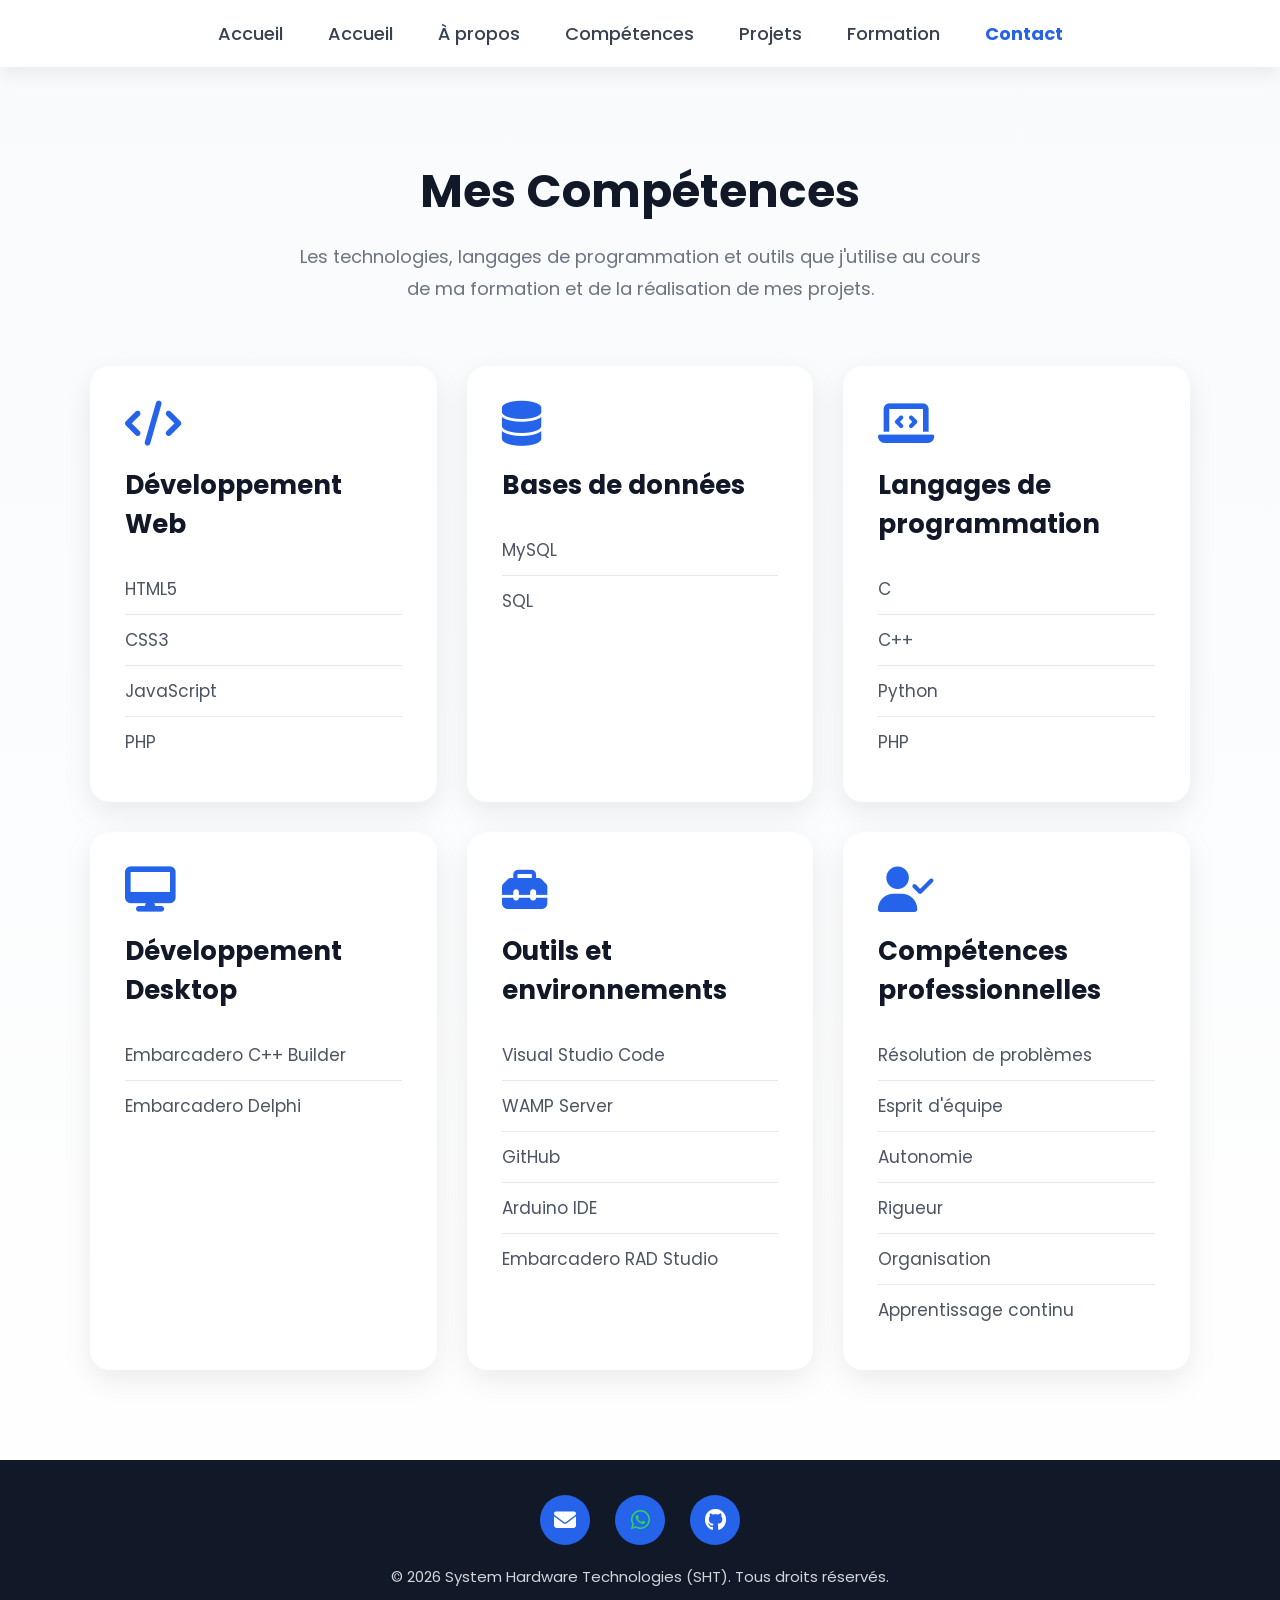
==== html/competence.html @ 479af7f2 "Ajout du portfolio personnel" ====
<!DOCTYPE html>
<html lang="fr">

<head>

    <meta charset="UTF-8">

    <meta name="viewport" content="width=device-width, initial-scale=1.0">

    <title>Compétences | RAMAROKOTOHERINALA Hasintsoa Sedra</title>

    <!-- Google Fonts -->
    <link rel="preconnect" href="https://fonts.googleapis.com">

    <link rel="preconnect" href="https://fonts.gstatic.com" crossorigin>

    <link href="https://fonts.googleapis.com/css2?family=Poppins:wght@300;400;500;600;700;800&display=swap" rel="stylesheet">

    <!-- Font Awesome -->
    <link rel="stylesheet" href="https://cdnjs.cloudflare.com/ajax/libs/font-awesome/6.7.2/css/all.min.css">

    <!-- CSS -->
     <link rel="stylesheet" href="../css/acceuil.css">
</head>

<body>

<header>

    <nav class="navbar">

        <ul class="nav-links">

            
        <li><a href="../index.html">Accueil</a></li>
  <li><a href="../index.html">Accueil</a></li>

            <li><a href="../html/apropos.html">À propos</a></li>

            <li><a href="../html/competence.html">Compétences</a></li>

            <li><a href="../html/projets.html">Projets</a></li>

            <li><a href="../html/formation.html">Formation</a></li>

            <li><a href="../html/contact.html" class="active">Contact</a></li>


        </ul>

    </nav>

</header>

<section id="skills-page">

    <div class="container">

        <div class="page-title">

            <h1>Mes Compétences</h1>

            <p>
                Les technologies, langages de programmation et outils que
                j'utilise au cours de ma formation et de la réalisation
                de mes projets.
            </p>

        </div>

        <div class="skills-grid">

            <!-- Développement Web -->

            <div class="skill-card">

                <i class="fa-solid fa-code"></i>

                <h2>Développement Web</h2>

                <ul>

                    <li>HTML5</li>

                    <li>CSS3</li>

                    <li>JavaScript</li>

                    <li>PHP</li>

                </ul>

            </div>

            <!-- Base de données -->

            <div class="skill-card">

                <i class="fa-solid fa-database"></i>

                <h2>Bases de données</h2>

                <ul>

                    <li>MySQL</li>

                    <li>SQL</li>

                </ul>

            </div>

            <!-- Programmation -->

            <div class="skill-card">

                <i class="fa-solid fa-laptop-code"></i>

                <h2>Langages de programmation</h2>

                <ul>

                    <li>C</li>

                    <li>C++</li>

                    <li>Python</li>

                    <li>PHP</li>

                </ul>

            </div>

            <!-- Développement Desktop -->

            <div class="skill-card">

                <i class="fa-solid fa-desktop"></i>

                <h2>Développement Desktop</h2>

                <ul>

                    <li>Embarcadero C++ Builder</li>

                    <li>Embarcadero Delphi</li>

                </ul>

            </div>

            <!-- Outils -->

            <div class="skill-card">

                <i class="fa-solid fa-toolbox"></i>

                <h2>Outils et environnements</h2>

                <ul>

                    <li>Visual Studio Code</li>

                    <li>WAMP Server</li>

                    <li>GitHub</li>

                    <li>Arduino IDE</li>

                    <li>Embarcadero RAD Studio</li>

                </ul>

            </div>

            <!-- Qualités -->

            <div class="skill-card">

                <i class="fa-solid fa-user-check"></i>

                <h2>Compétences professionnelles</h2>

                <ul>

                    <li>Résolution de problèmes</li>

                    <li>Esprit d'équipe</li>

                    <li>Autonomie</li>

                    <li>Rigueur</li>

                    <li>Organisation</li>

                    <li>Apprentissage continu</li>

                </ul>

            </div>

        </div>

    </div>

</section>
<footer>

    <div class="footer-social">

        <a href="mailto:ramarokotoherinala@gmail.com" title="Email">
            <i class="fa-solid fa-envelope"></i>
        </a>

        <a href="https://wa.me/261386735392" target="_blank" title="WhatsApp">
            <i class="fa-brands fa-whatsapp"></i>
        </a>

        <a href="https://github.com/DevSedra" target="_blank" title="GitHub">
            <i class="fa-brands fa-github"></i>
        </a>

    </div>

    <p class="copyright">
        © 2026 System Hardware Technologies (SHT). Tous droits réservés.
    </p>

</footer>
</body>

</html>
---- css/acceuil.css ----
/*=============================
        RESET
=============================*/

*{
    margin:0;
    padding:0;
    box-sizing:border-box;
}

html{
    scroll-behavior:smooth;
}

body{

    font-family:'Poppins',sans-serif;

    background:linear-gradient(to bottom,#f8fafc,#ffffff);

    color:#1f2937;

}

/*=============================
        HERO
=============================*/

#home{

    min-height:100vh;

    display:flex;

    justify-content:center;

    align-items:center;

    padding:60px 20px;

}

.hero{

    max-width:900px;

    width:100%;

    text-align:center;

}

.hero-image{

    margin-bottom:35px;

}

.hero-image img{

    width:220px;

    height:220px;

    border-radius:50%;

    object-fit:cover;

    border:6px solid #2563EB;

    box-shadow:0 15px 35px rgba(37,99,235,.25);

    cursor:pointer;

    transition:.4s;

}

.hero-image img:hover{

    transform:scale(1.05);

}

.hero-content h1{

    font-size:52px;

    font-weight:700;

    color:#111827;

}

.hero-content h2{

    font-size:34px;

    color:#2563EB;

    margin-bottom:10px;

}

.hero-content h3{

    font-size:24px;

    font-weight:500;

    color:#374151;

}

.hero-content h4{

    font-size:20px;

    color:#2563EB;

    margin-top:10px;

    margin-bottom:25px;

    font-weight:600;

}

.hero-content p{

    width:85%;

    max-width:720px;

    margin:25px auto;

    font-size:18px;

    line-height:1.9;

    color:#6B7280;

}
/*=============================
        BOUTON
=============================*/

.btn{

    display:inline-block;

    margin-top:35px;

    padding:15px 40px;

    background:#2563EB;

    color:#FFFFFF;

    text-decoration:none;

    font-size:17px;

    font-weight:600;

    border-radius:50px;

    border:2px solid #2563EB;

    transition:all .3s ease;

    box-shadow:0 10px 25px rgba(37,99,235,.25);

}

.btn:hover{

    background:#1D4ED8;

    border-color:#1D4ED8;

    transform:translateY(-4px);

    box-shadow:0 15px 30px rgba(37,99,235,.35);

}

.btn:active{

    transform:translateY(0);

}
/*==================================
        CONTAINER
==================================*/

.container{

    width:90%;

    max-width:1100px;

    margin:auto;

}

/*==================================
        PAGE A PROPOS
==================================*/

#about-page{

    padding:80px 0;

}

/*==================================
        TITRE DE LA PAGE
==================================*/

.page-title{

    text-align:center;

    margin-bottom:60px;

}

.page-title h1{

    font-size:46px;

    color:#111827;

    margin-bottom:15px;

}

.page-title p{

    max-width:700px;

    margin:auto;

    font-size:18px;

    color:#6B7280;

    line-height:1.8;

}

/*==================================
        BOUTON RETOUR
==================================*/

.back-btn{

    display:inline-block;

    margin-bottom:40px;

    color:#2563EB;

    text-decoration:none;

    font-weight:600;

    transition:.3s;

}

.back-btn:hover{

    color:#1D4ED8;

}

/*==================================
        CARTES
==================================*/

.about-card{

    background:#FFFFFF;

    padding:40px;

    border-radius:20px;

    margin-bottom:35px;

    box-shadow:0 10px 30px rgba(0,0,0,.08);

    transition:.3s;

}

.about-card:hover{

    transform:translateY(-6px);

    box-shadow:0 18px 40px rgba(0,0,0,.12);

}

/*==================================
        TITRES
==================================*/

.about-card h2{

    font-size:30px;

    color:#2563EB;

    margin-bottom:20px;

}

/*==================================
        TEXTE
==================================*/

.about-card p{

    font-size:18px;

    color:#4B5563;

    line-height:1.9;

    text-align:justify;

}

/*==================================
        LISTE
==================================*/

.about-card ul{

    list-style:none;

}

.about-card li{

    font-size:18px;

    color:#4B5563;

    margin-bottom:15px;

    padding-left:30px;

    position:relative;

}

.about-card li::before{

   content:"▸";

    position:absolute;

    left:0;

    color:#2563EB;

    font-weight:bold;

}
/*=============================
        NAVBAR
=============================*/

/*=============================
        NAVBAR
=============================*/

header{

    position:sticky;

    top:0;

    left:0;

    width:100%;

    background:#ffffff;

    box-shadow:0 5px 20px rgba(0,0,0,.08);

    z-index:1000;

}

.navbar{

    max-width:1200px;

    margin:auto;

    padding:20px 30px;

    display:flex;

    justify-content:center;

    align-items:center;

}

.nav-links{

    display:flex;

    justify-content:center;

    align-items:center;

    list-style:none;

    gap:45px;

}

.nav-links li{

    list-style:none;

}

.nav-links a{

    text-decoration:none;

    color:#374151;

    font-size:18px;

    font-weight:500;

    transition:all .3s ease;

    padding:8px 0;

}

.nav-links a:hover{

    color:#2563EB;

}

.nav-links a.active{

    color:#2563EB;

    font-weight:700;

}
/*==================================
        PAGE COMPÉTENCES
==================================*/

#skills-page{

    padding:90px 0;

}

.skills-grid{

    display:grid;

    grid-template-columns:repeat(auto-fit,minmax(300px,1fr));

    gap:30px;

    margin-top:50px;

}

.skill-card{

    background:#ffffff;

    border-radius:20px;

    padding:35px;

    box-shadow:0 10px 30px rgba(0,0,0,.08);

    transition:.35s;

}

.skill-card:hover{

    transform:translateY(-8px);

    box-shadow:0 18px 40px rgba(0,0,0,.12);

}

.skill-card i{

    font-size:45px;

    color:#2563EB;

    margin-bottom:20px;

}

.skill-card h2{

    font-size:26px;

    margin-bottom:20px;

    color:#111827;

}

.skill-card ul{

    list-style:none;

}

.skill-card li{

    padding:12px 0;

    border-bottom:1px solid #E5E7EB;

    color:#4B5563;

    font-size:17px;

}

.skill-card li:last-child{

    border-bottom:none;

}
/*==================================
            PAGE PROJETS
==================================*/

#projects{
    padding:80px 0;
}

.projects-grid{
    display:flex;
    flex-direction:column;
    gap:40px;
}

/*==================================
            CARTE
==================================*/

.project-card{

    display:flex;

    align-items:center;

    gap:45px;

    background:#FFFFFF;

    border-radius:20px;

    padding:30px;

    box-shadow:0 10px 30px rgba(0,0,0,.08);

    transition:.3s;

}
.project-card:hover{

    transform:translateY(-6px);

    box-shadow:0 18px 40px rgba(37,99,235,.18);

}

/*==================================
            IMAGE
==================================*/

.project-card img{

    width:460px;

    height:320px;

    object-fit:cover;

    border-radius:12px;

    border:1px solid #E5E7EB;

    flex-shrink:0;

}

/*==================================
        DESCRIPTION
==================================*/

.project-content{

    flex:1;

}

.project-content h2{

    font-size:30px;

    color:#2563EB;

    margin-bottom:10px;

}

.project-content>span{

    display:inline-block;

    background:#2563EB;

    color:#FFFFFF;

    padding:6px 18px;

    border-radius:25px;

    font-size:14px;

    font-weight:600;

    margin-bottom:20px;

}

.project-content p{

    font-size:17px;

    color:#4B5563;

    line-height:1.8;

    text-align:justify;

    margin-bottom:20px;

}

.project-content h4{

    color:#111827;

    margin-bottom:15px;

}

/*==================================
            TAGS
==================================*/

.tags{

    display:flex;

    flex-wrap:wrap;

    gap:10px;

}

.tags span{

    background:#EFF6FF;

    color:#2563EB;

    padding:8px 15px;

    border-radius:25px;

    font-size:14px;

    font-weight:600;

}

/*==================================
        RESPONSIVE
==================================*/

@media(max-width:900px){

    .project-card{

        flex-direction:column;

        text-align:center;

    }

    .project-card img{

        width:100%;

        height:auto;

    }

    .tags{

        justify-content:center;

    }

}
/*==================================
        PAGE FORMATION
==================================*/

#formation-page{

    padding:80px 0;

}

.formation{

    display:flex;

    flex-direction:column;

    gap:35px;

}

/*==================================
        CARTE FORMATION
==================================*/

.formation-card{

    display:flex;

    align-items:center;

    gap:35px;

    background:#FFFFFF;

    padding:30px;

    border-radius:20px;

    box-shadow:0 10px 30px rgba(0,0,0,.08);

    transition:.35s;

}

.formation-card:hover{

    transform:translateY(-6px);

    box-shadow:0 20px 40px rgba(37,99,235,.18);

}

/*==================================
        ANNÉE
==================================*/

.formation-year{

    min-width:180px;

    text-align:center;

    background:#2563EB;

    color:#FFFFFF;

    font-size:28px;

    font-weight:700;

    padding:25px 20px;

    border-radius:15px;

    box-shadow:0 8px 20px rgba(37,99,235,.25);

}

/*==================================
        CONTENU
==================================*/

.formation-content{

    flex:1;

}

.formation-content h2{

    font-size:28px;

    color:#111827;

    margin-bottom:10px;

}

.formation-content h3{

    font-size:19px;

    color:#2563EB;

    font-weight:600;

    margin-bottom:15px;

}

.formation-content p{

    font-size:17px;

    color:#4B5563;

    line-height:1.8;

    text-align:justify;

}

/*==================================
        RESPONSIVE
==================================*/

@media(max-width:900px){

    .formation-card{

        flex-direction:column;

        text-align:center;

    }

    .formation-year{

        width:100%;

        max-width:250px;

    }

}
/*==================================
            PAGE CONTACT
==================================*/

#contact-page{

    padding:80px 0;

}

.contact-container{

    display:grid;

    grid-template-columns:repeat(auto-fit,minmax(320px,1fr));

    gap:30px;

}

.contact-card{

    background:#ffffff;

    border-radius:20px;

    padding:35px;

    text-align:center;

    box-shadow:0 10px 30px rgba(0,0,0,.08);

    transition:.35s;

}

.contact-card:hover{

    transform:translateY(-8px);

    box-shadow:0 20px 40px rgba(37,99,235,.18);

}

.contact-card i{

    font-size:55px;

    color:#2563EB;

    margin-bottom:20px;

}

.contact-card h2{

    font-size:24px;

    color:#111827;

    margin-bottom:15px;

}

.contact-card p{

    font-size:17px;

    color:#4B5563;

    line-height:1.8;

}

.contact-card a{

    color:#2563EB;

    text-decoration:none;

    transition:.3s;

    word-break:break-word;

}

.contact-card a:hover{

    color:#1D4ED8;

    text-decoration:underline;

}

/* WhatsApp */

.fa-whatsapp{

    color:#25D366;

}

/* Responsive */

@media(max-width:768px){

    .contact-container{

        grid-template-columns:1fr;

    }

}
/*=============================
            FOOTER
=============================*/

footer{

    background:#111827;

    padding:35px 20px;

    text-align:center;

}

.footer-social{

    display:flex;

    justify-content:center;

    gap:25px;

    margin-bottom:20px;

}

.footer-social a{

    width:50px;

    height:50px;

    border-radius:50%;

    background:#2563EB;

    color:#FFFFFF;

    display:flex;

    justify-content:center;

    align-items:center;

    text-decoration:none;

    font-size:22px;

    transition:.3s;

}

.footer-social a:hover{

    background:#1D4ED8;

    transform:translateY(-5px);

}

.copyright{

    color:#D1D5DB;

    font-size:15px;

}
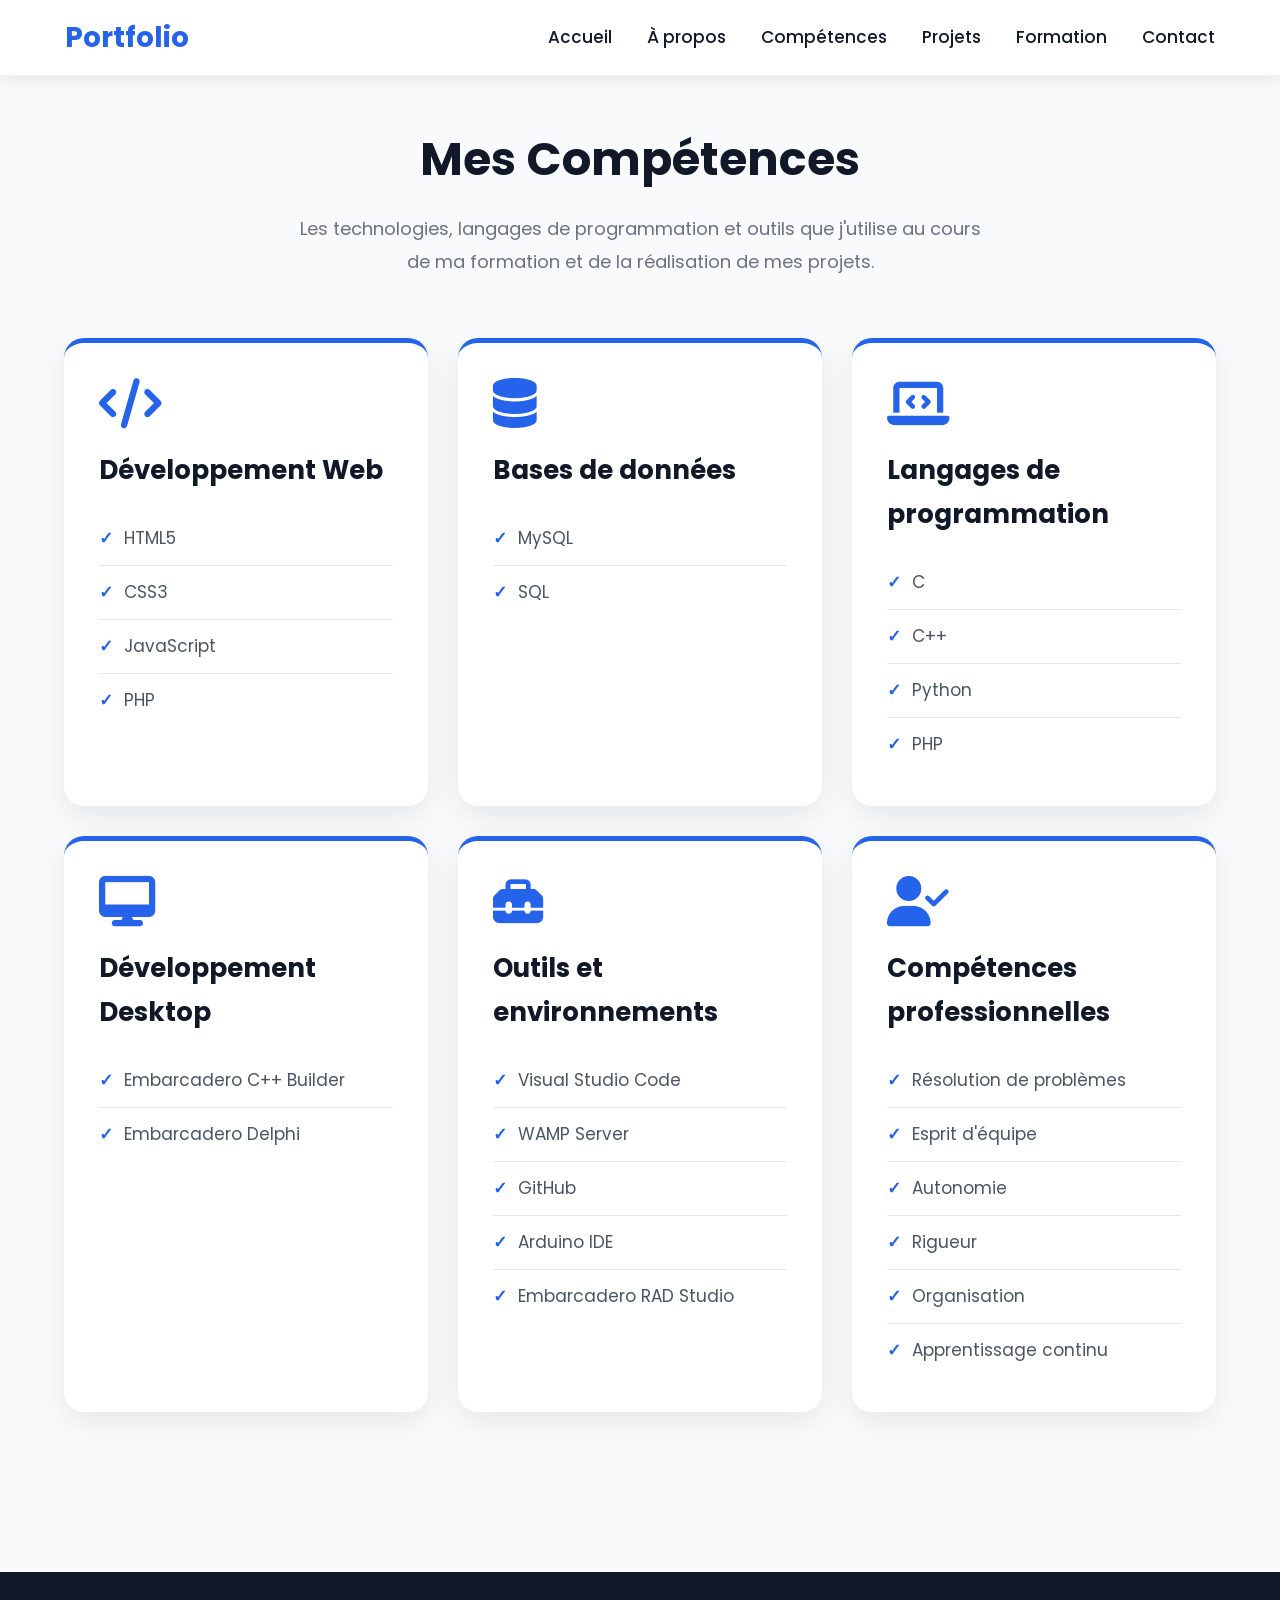
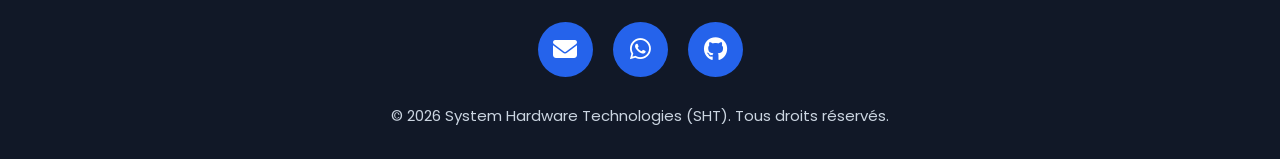
==== commit 2e5440d9: "upda" ====
--- a/html/competence.html
+++ b/html/competence.html
@@ -29,22 +29,22 @@
 
     <nav class="navbar">
 
+        <div class="logo">
+            <a href="../index.html">Portfolio</a>
+        </div>
+
+        <div class="menu-toggle">
+            <i class="fa-solid fa-bars"></i>
+        </div>
+
         <ul class="nav-links">
 
-            
-        <li><a href="../index.html">Accueil</a></li>
-  <li><a href="../index.html">Accueil</a></li>
-
+            <li><a href="../index.html">Accueil</a></li>
             <li><a href="../html/apropos.html">À propos</a></li>
-
             <li><a href="../html/competence.html">Compétences</a></li>
-
             <li><a href="../html/projets.html">Projets</a></li>
-
             <li><a href="../html/formation.html">Formation</a></li>
-
-            <li><a href="../html/contact.html" class="active">Contact</a></li>
-
+            <li><a href="../html/contact.html">Contact</a></li>
 
         </ul>
 
@@ -228,6 +228,19 @@
     </p>
 
 </footer>
+<script>
+
+const menuToggle = document.querySelector(".menu-toggle");
+
+const navLinks = document.querySelector(".nav-links");
+
+menuToggle.addEventListener("click", () => {
+
+    navLinks.classList.toggle("active");
+
+});
+
+</script>
 </body>
 
 </html>
--- a/css/acceuil.css
+++ b/css/acceuil.css
@@ -1,6 +1,11 @@
-/*=============================
+/*==================================================
+        PORTFOLIO CSS
+        RAMAROKOTOHERINALA Hasintsoa Sedra
+==================================================*/
+
+/*==========================
         RESET
-=============================*/
+==========================*/
 
 *{
     margin:0;
@@ -16,15 +21,179 @@
 
     font-family:'Poppins',sans-serif;
 
-    background:linear-gradient(to bottom,#f8fafc,#ffffff);
+    background:#f8fafc;
 
     color:#1f2937;
 
-}
-
-/*=============================
+    overflow-x:hidden;
+
+    line-height:1.7;
+
+}
+
+/*==========================
+        VARIABLES
+==========================*/
+
+:root{
+
+    --primary:#2563EB;
+
+    --primary-dark:#1D4ED8;
+
+    --white:#FFFFFF;
+
+    --dark:#111827;
+
+    --gray:#6B7280;
+
+    --light:#F8FAFC;
+
+    --shadow:0 10px 30px rgba(0,0,0,.08);
+
+    --radius:18px;
+
+}
+
+/*==========================
+        CONTAINER
+==========================*/
+
+.container{
+
+    width:90%;
+
+    max-width:1200px;
+
+    margin:auto;
+
+}
+
+/*==========================
+        LIENS
+==========================*/
+
+a{
+
+    text-decoration:none;
+
+    color:inherit;
+
+}
+
+img{
+
+    display:block;
+
+    max-width:100%;
+
+    height:auto;
+
+}
+
+/*==========================
+        HEADER
+==========================*/
+
+header{
+
+    position:fixed;
+
+    top:0;
+
+    left:0;
+
+    width:100%;
+
+    background:rgba(255,255,255,.95);
+
+    backdrop-filter:blur(12px);
+
+    box-shadow:0 5px 20px rgba(0,0,0,.08);
+
+    z-index:1000;
+
+}
+
+/*==========================
+        NAVBAR
+==========================*/
+
+.navbar{
+
+    max-width:1200px;
+
+    margin:auto;
+
+    height:75px;
+
+    padding:0 25px;
+
+    display:flex;
+
+    justify-content:space-between;
+
+    align-items:center;
+
+}
+
+.logo a{
+
+    font-size:26px;
+
+    font-weight:700;
+
+    color:var(--primary);
+
+}
+
+.nav-links{
+
+    display:flex;
+
+    align-items:center;
+
+    gap:35px;
+
+    list-style:none;
+
+}
+
+.nav-links a{
+
+    color:var(--dark);
+
+    font-size:17px;
+
+    font-weight:500;
+
+    transition:.3s;
+
+}
+
+.nav-links a:hover,
+
+.nav-links a.active{
+
+    color:var(--primary);
+
+}
+
+.menu-toggle{
+
+    display:none;
+
+    font-size:28px;
+
+    color:var(--primary);
+
+    cursor:pointer;
+
+}
+
+/*==========================
         HERO
-=============================*/
+==========================*/
 
 #home{
 
@@ -32,1031 +201,2141 @@
 
     display:flex;
 
+    align-items:center;
+
     justify-content:center;
 
+    padding:120px 20px 80px;
+
+}
+
+.hero{
+
+    width:100%;
+
+    max-width:950px;
+
+    text-align:center;
+
+}
+
+.hero-image{
+
+    display:flex;
+
+    justify-content:center;
+
     align-items:center;
 
-    padding:60px 20px;
-
-}
-
-.hero{
-
-    max-width:900px;
-
     width:100%;
 
+    margin-bottom:35px;
+
+}
+
+.hero-image img{
+
+    width:220px;
+
+    height:220px;
+
+    object-fit:cover;
+
+    border-radius:50%;
+
+    border:6px solid var(--primary);
+
+    box-shadow:0 15px 35px rgba(37,99,235,.25);
+
+    transition:.4s;
+
+}
+
+.hero-image img:hover{
+
+    transform:scale(1.05);
+
+}
+
+.hero-content h1{
+
+    font-size:52px;
+
+    color:var(--dark);
+
+    margin-bottom:10px;
+
+}
+
+.hero-content h2{
+
+    color:var(--primary);
+
+    font-size:34px;
+
+    margin-bottom:10px;
+
+}
+
+.hero-content h3{
+
+    font-size:24px;
+
+    color:#374151;
+
+    margin-bottom:10px;
+
+}
+
+.hero-content h4{
+
+    color:var(--primary);
+
+    font-size:20px;
+
+    margin-bottom:25px;
+
+}
+
+.hero-content p{
+
+    max-width:760px;
+
+    margin:25px auto;
+
+    color:var(--gray);
+
+    font-size:18px;
+
+}
+
+/*==========================
+        BUTTON
+==========================*/
+
+.btn{
+
+    display:inline-block;
+
+    padding:15px 40px;
+
+    margin-top:30px;
+
+    background:var(--primary);
+
+    color:#fff;
+
+    border-radius:50px;
+
+    border:none;
+
+    font-size:17px;
+
+    font-weight:600;
+
+    transition:.3s;
+
+    cursor:pointer;
+
+}
+
+.btn:hover{
+
+    background:var(--primary-dark);
+
+    transform:translateY(-4px);
+
+}
+/*==================================================
+                PAGE À PROPOS
+==================================================*/
+
+#about-page{
+
+    padding:120px 0 80px;
+
+}
+
+.page-title{
+
     text-align:center;
 
-}
-
-.hero-image{
+    margin-bottom:60px;
+
+}
+
+.page-title h1{
+
+    font-size:46px;
+
+    color:var(--dark);
+
+    margin-bottom:15px;
+
+}
+
+.page-title p{
+
+    max-width:700px;
+
+    margin:auto;
+
+    color:var(--gray);
+
+    font-size:18px;
+
+    line-height:1.8;
+
+}
+
+/*==========================
+        BOUTON RETOUR
+==========================*/
+
+.back-btn{
+
+    display:inline-block;
+
+    margin-bottom:40px;
+
+    color:var(--primary);
+
+    font-weight:600;
+
+    transition:.3s;
+
+}
+
+.back-btn:hover{
+
+    color:var(--primary-dark);
+
+}
+
+/*==========================
+        CARTES
+==========================*/
+
+.about-card{
+
+    background:var(--white);
+
+    border-radius:20px;
+
+    padding:40px;
 
     margin-bottom:35px;
 
-}
-
-.hero-image img{
-
-    width:220px;
-
-    height:220px;
+    box-shadow:var(--shadow);
+
+    transition:.35s;
+
+}
+
+.about-card:hover{
+
+    transform:translateY(-8px);
+
+    box-shadow:0 18px 40px rgba(37,99,235,.15);
+
+}
+
+.about-card h2{
+
+    font-size:30px;
+
+    color:var(--primary);
+
+    margin-bottom:20px;
+
+}
+
+.about-card p{
+
+    color:#4B5563;
+
+    font-size:17px;
+
+    line-height:1.9;
+
+    text-align:justify;
+
+}
+
+/*==========================
+        LISTE
+==========================*/
+
+.about-card ul{
+
+    list-style:none;
+
+    margin-top:15px;
+
+}
+
+.about-card li{
+
+    position:relative;
+
+    padding-left:28px;
+
+    margin-bottom:15px;
+
+    font-size:17px;
+
+    color:#4B5563;
+
+}
+
+.about-card li::before{
+
+    content:"✔";
+
+    position:absolute;
+
+    left:0;
+
+    color:var(--primary);
+
+    font-weight:bold;
+
+}
+
+/*==========================
+        RESPONSIVE
+==========================*/
+.logo a{
+    color:#2563EB;
+    font-size:28px;
+    font-weight:700;
+    text-decoration:none;
+}
+
+.menu-toggle{
+    display:none;
+    font-size:32px;
+    cursor:pointer;
+    color:#2563EB;
+}
+
+@media (max-width:768px){
+
+    .navbar{
+        display:flex;
+        justify-content:space-between;
+        align-items:center;
+        padding:18px 20px;
+        position:relative;
+    }
+
+    .menu-toggle{
+        display:block;
+    }
+
+    .nav-links{
+
+        display:flex;
+        flex-direction:column;
+
+        position:absolute;
+        top:100%;
+        left:0;
+
+        width:100%;
+
+        background:#ffffff;
+
+        box-shadow:0 10px 25px rgba(0,0,0,.1);
+
+        max-height:0;
+        overflow:hidden;
+
+        transition:max-height .4s ease;
+
+        gap:0;
+
+    }
+
+    .nav-links.active{
+
+        max-height:500px;
+
+    }
+
+    .nav-links li{
+
+        width:100%;
+        text-align:center;
+
+    }
+
+    .nav-links li a{
+
+        display:block;
+        padding:18px;
+
+    }
+
+}
+/*==================================================
+                PAGE COMPÉTENCES
+==================================================*/
+
+#skills-page{
+
+    padding:120px 0 80px;
+
+}
+
+/*==========================
+        GRILLE
+==========================*/
+
+.skills-grid{
+
+    display:grid;
+
+    grid-template-columns:repeat(auto-fit,minmax(300px,1fr));
+
+    gap:30px;
+
+    margin-top:50px;
+
+}
+
+/*==========================
+        CARTE
+==========================*/
+
+.skill-card{
+
+    background:var(--white);
+
+    border-radius:20px;
+
+    padding:35px;
+
+    box-shadow:var(--shadow);
+
+    transition:.35s;
+
+    border-top:5px solid var(--primary);
+
+}
+
+.skill-card:hover{
+
+    transform:translateY(-8px);
+
+    box-shadow:0 18px 40px rgba(37,99,235,.18);
+
+}
+
+/*==========================
+        ICÔNES
+==========================*/
+
+.skill-card i{
+
+    font-size:50px;
+
+    color:var(--primary);
+
+    margin-bottom:20px;
+
+}
+
+/*==========================
+        TITRES
+==========================*/
+
+.skill-card h2{
+
+    font-size:26px;
+
+    color:var(--dark);
+
+    margin-bottom:20px;
+
+}
+
+/*==========================
+        LISTE
+==========================*/
+
+.skill-card ul{
+
+    list-style:none;
+
+}
+
+.skill-card li{
+
+    position:relative;
+
+    padding:12px 0 12px 25px;
+
+    border-bottom:1px solid #E5E7EB;
+
+    color:#4B5563;
+
+    font-size:17px;
+
+}
+
+.skill-card li:last-child{
+
+    border-bottom:none;
+
+}
+
+.skill-card li::before{
+
+    content:"✓";
+
+    position:absolute;
+
+    left:0;
+
+    color:var(--primary);
+
+    font-weight:bold;
+
+}
+
+/*==========================
+        RESPONSIVE
+==========================*/
+
+@media (max-width:992px){
+
+    .skills-grid{
+
+        grid-template-columns:repeat(2,1fr);
+
+    }
+
+}
+
+@media (max-width:768px){
+
+    #skills-page{
+
+        padding:100px 0 60px;
+
+    }
+
+    .skills-grid{
+
+        grid-template-columns:1fr;
+
+    }
+
+    .skill-card{
+
+        padding:25px;
+
+    }
+
+    .skill-card i{
+
+        font-size:42px;
+
+    }
+
+    .skill-card h2{
+
+        font-size:22px;
+
+    }
+
+    .skill-card li{
+
+        font-size:15px;
+
+    }
+
+}
+/*==================================================
+                PAGE PROJETS
+==================================================*/
+
+#projects{
+
+    padding:120px 0 80px;
+
+}
+
+/*==========================
+        GRILLE
+==========================*/
+
+.projects-grid{
+
+    display:flex;
+
+    flex-direction:column;
+
+    gap:40px;
+
+}
+
+/*==========================
+        CARTE
+==========================*/
+
+.project-card{
+
+    display:flex;
+
+    align-items:center;
+
+    gap:35px;
+
+    background:var(--white);
+
+    border-radius:20px;
+
+    padding:30px;
+
+    box-shadow:var(--shadow);
+
+    transition:.35s;
+
+    overflow:hidden;
+
+}
+
+.project-card:hover{
+
+    transform:translateY(-8px);
+
+    box-shadow:0 20px 45px rgba(37,99,235,.18);
+
+}
+
+/*==========================
+        IMAGE
+==========================*/
+
+.project-card img{
+
+    width:420px;
+
+    height:280px;
+
+    object-fit:cover;
+
+    border-radius:15px;
+
+    flex-shrink:0;
+
+    transition:.4s;
+
+}
+
+.project-card:hover img{
+
+    transform:scale(1.04);
+
+}
+
+/*==========================
+        CONTENU
+==========================*/
+
+.project-content{
+
+    flex:1;
+
+}
+
+.project-content h2{
+
+    font-size:30px;
+
+    color:var(--primary);
+
+    margin-bottom:10px;
+
+}
+
+.project-content > span{
+
+    display:inline-block;
+
+    padding:8px 18px;
+
+    background:var(--primary);
+
+    color:var(--white);
+
+    border-radius:30px;
+
+    font-size:14px;
+
+    font-weight:600;
+
+    margin-bottom:20px;
+
+}
+
+.project-content p{
+
+    font-size:17px;
+
+    color:#4B5563;
+
+    line-height:1.8;
+
+    margin-bottom:20px;
+
+    text-align:justify;
+
+}
+
+.project-content h4{
+
+    margin-bottom:15px;
+
+    color:var(--dark);
+
+}
+
+/*==========================
+        TAGS
+==========================*/
+
+.tags{
+
+    display:flex;
+
+    flex-wrap:wrap;
+
+    gap:10px;
+
+}
+
+.tags span{
+
+    padding:8px 15px;
+
+    background:#EFF6FF;
+
+    color:var(--primary);
+
+    border-radius:30px;
+
+    font-size:14px;
+
+    font-weight:600;
+
+    transition:.3s;
+
+}
+
+.tags span:hover{
+
+    background:var(--primary);
+
+    color:var(--white);
+
+}
+
+/*==========================
+        RESPONSIVE
+==========================*/
+
+@media(max-width:992px){
+
+    .project-card{
+
+        flex-direction:column;
+
+        text-align:center;
+
+    }
+
+    .project-card img{
+
+        width:100%;
+
+        max-width:600px;
+
+        height:auto;
+
+    }
+
+    .tags{
+
+        justify-content:center;
+
+    }
+
+}
+
+@media(max-width:768px){
+
+    #projects{
+
+        padding:100px 0 60px;
+
+    }
+
+    .project-card{
+
+        padding:20px;
+
+    }
+
+    .project-content h2{
+
+        font-size:24px;
+
+    }
+
+    .project-content p{
+
+        font-size:15px;
+
+    }
+
+}
+
+@media(max-width:480px){
+
+    .project-content h2{
+
+        font-size:22px;
+
+    }
+
+    .tags span{
+
+        font-size:12px;
+
+        padding:6px 12px;
+
+    }
+
+}
+/*==================================================
+                PAGE PROJETS
+==================================================*/
+
+#projects{
+
+    padding:120px 0 80px;
+
+}
+
+/*==========================
+        GRILLE
+==========================*/
+
+.projects-grid{
+
+    display:flex;
+
+    flex-direction:column;
+
+    gap:40px;
+
+}
+
+/*==========================
+        CARTE
+==========================*/
+
+.project-card{
+
+    display:flex;
+
+    align-items:center;
+
+    gap:35px;
+
+    background:var(--white);
+
+    border-radius:20px;
+
+    padding:30px;
+
+    box-shadow:var(--shadow);
+
+    transition:.35s;
+
+    overflow:hidden;
+
+}
+
+.project-card:hover{
+
+    transform:translateY(-8px);
+
+    box-shadow:0 20px 45px rgba(37,99,235,.18);
+
+}
+
+/*==========================
+        IMAGE
+==========================*/
+
+.project-card img{
+
+    width:420px;
+
+    height:280px;
+
+    object-fit:cover;
+
+    border-radius:15px;
+
+    flex-shrink:0;
+
+    transition:.4s;
+
+}
+
+.project-card:hover img{
+
+    transform:scale(1.04);
+
+}
+
+/*==========================
+        CONTENU
+==========================*/
+
+.project-content{
+
+    flex:1;
+
+}
+
+.project-content h2{
+
+    font-size:30px;
+
+    color:var(--primary);
+
+    margin-bottom:10px;
+
+}
+
+.project-content > span{
+
+    display:inline-block;
+
+    padding:8px 18px;
+
+    background:var(--primary);
+
+    color:var(--white);
+
+    border-radius:30px;
+
+    font-size:14px;
+
+    font-weight:600;
+
+    margin-bottom:20px;
+
+}
+
+.project-content p{
+
+    font-size:17px;
+
+    color:#4B5563;
+
+    line-height:1.8;
+
+    margin-bottom:20px;
+
+    text-align:justify;
+
+}
+
+.project-content h4{
+
+    margin-bottom:15px;
+
+    color:var(--dark);
+
+}
+
+/*==========================
+        TAGS
+==========================*/
+
+.tags{
+
+    display:flex;
+
+    flex-wrap:wrap;
+
+    gap:10px;
+
+}
+
+.tags span{
+
+    padding:8px 15px;
+
+    background:#EFF6FF;
+
+    color:var(--primary);
+
+    border-radius:30px;
+
+    font-size:14px;
+
+    font-weight:600;
+
+    transition:.3s;
+
+}
+
+.tags span:hover{
+
+    background:var(--primary);
+
+    color:var(--white);
+
+}
+
+/*==========================
+        RESPONSIVE
+==========================*/
+
+@media(max-width:992px){
+
+    .project-card{
+
+        flex-direction:column;
+
+        text-align:center;
+
+    }
+
+    .project-card img{
+
+        width:100%;
+
+        max-width:600px;
+
+        height:auto;
+
+    }
+
+    .tags{
+
+        justify-content:center;
+
+    }
+
+}
+
+@media(max-width:768px){
+
+    #projects{
+
+        padding:100px 0 60px;
+
+    }
+
+    .project-card{
+
+        padding:20px;
+
+    }
+
+    .project-content h2{
+
+        font-size:24px;
+
+    }
+
+    .project-content p{
+
+        font-size:15px;
+
+    }
+
+}
+
+@media(max-width:480px){
+
+    .project-content h2{
+
+        font-size:22px;
+
+    }
+
+    .tags span{
+
+        font-size:12px;
+
+        padding:6px 12px;
+
+    }
+
+}
+/*==================================================
+                PAGE FORMATION
+==================================================*/
+
+#formation-page{
+
+    padding:120px 0 80px;
+
+}
+
+/*==========================
+        LISTE
+==========================*/
+
+.formation{
+
+    display:flex;
+
+    flex-direction:column;
+
+    gap:35px;
+
+}
+
+/*==========================
+        CARTE
+==========================*/
+
+.formation-card{
+
+    display:flex;
+
+    align-items:center;
+
+    gap:35px;
+
+    background:var(--white);
+
+    padding:30px;
+
+    border-radius:20px;
+
+    box-shadow:var(--shadow);
+
+    transition:.35s;
+
+    overflow:hidden;
+
+}
+
+.formation-card:hover{
+
+    transform:translateY(-8px);
+
+    box-shadow:0 20px 45px rgba(37,99,235,.18);
+
+}
+
+/*==========================
+        ANNÉE
+==========================*/
+
+.formation-year{
+
+    min-width:180px;
+
+    background:linear-gradient(135deg,var(--primary),var(--primary-dark));
+
+    color:var(--white);
+
+    padding:30px 20px;
+
+    text-align:center;
+
+    border-radius:18px;
+
+    font-size:28px;
+
+    font-weight:700;
+
+    box-shadow:0 10px 25px rgba(37,99,235,.25);
+
+}
+
+/*==========================
+        CONTENU
+==========================*/
+
+.formation-content{
+
+    flex:1;
+
+}
+
+.formation-content h2{
+
+    font-size:28px;
+
+    color:var(--dark);
+
+    margin-bottom:10px;
+
+}
+
+.formation-content h3{
+
+    color:var(--primary);
+
+    font-size:19px;
+
+    margin-bottom:15px;
+
+}
+
+.formation-content p{
+
+    color:#4B5563;
+
+    font-size:17px;
+
+    line-height:1.8;
+
+    text-align:justify;
+
+}
+
+/*==========================
+        RESPONSIVE
+==========================*/
+
+@media(max-width:992px){
+
+    .formation-card{
+
+        flex-direction:column;
+
+        text-align:center;
+
+    }
+
+    .formation-year{
+
+        width:100%;
+
+        max-width:250px;
+
+    }
+
+}
+
+@media(max-width:768px){
+
+    #formation-page{
+
+        padding:100px 0 60px;
+
+    }
+
+    .formation-card{
+
+        padding:20px;
+
+    }
+
+    .formation-year{
+
+        font-size:24px;
+
+        padding:25px 15px;
+
+    }
+
+    .formation-content h2{
+
+        font-size:24px;
+
+    }
+
+    .formation-content h3{
+
+        font-size:18px;
+
+    }
+
+    .formation-content p{
+
+        font-size:15px;
+
+    }
+
+}
+
+@media(max-width:480px){
+
+    .formation-year{
+
+        font-size:22px;
+
+    }
+
+    .formation-content h2{
+
+        font-size:22px;
+
+    }
+
+}
+/*==================================================
+                PAGE CONTACT
+==================================================*/
+
+#contact-page{
+
+    padding:120px 0 80px;
+
+    background:var(--light);
+
+}
+
+/*==========================
+        INFORMATIONS
+==========================*/
+
+.contact-info{
+
+    display:grid;
+
+    grid-template-columns:repeat(4,1fr);
+
+    gap:25px;
+
+    margin-bottom:60px;
+
+}
+
+.contact-item{
+
+    background:var(--white);
+
+    border-radius:20px;
+
+    padding:35px 25px;
+
+    text-align:center;
+
+    box-shadow:var(--shadow);
+
+    transition:.35s;
+
+}
+
+.contact-item:hover{
+
+    transform:translateY(-8px);
+
+    box-shadow:0 20px 40px rgba(37,99,235,.18);
+
+}
+
+.contact-item i{
+
+    font-size:45px;
+
+    color:var(--primary);
+
+    margin-bottom:18px;
+
+}
+
+.contact-item h3{
+
+    font-size:22px;
+
+    margin-bottom:15px;
+
+    color:var(--dark);
+
+}
+
+.contact-item p,
+
+.contact-item a{
+
+    color:var(--gray);
+
+    font-size:16px;
+
+    word-break:break-word;
+
+    transition:.3s;
+
+}
+
+.contact-item a:hover{
+
+    color:var(--primary);
+
+}
+
+/*==========================
+        FORMULAIRE
+==========================*/
+
+.contact-form{
+
+    max-width:850px;
+
+    margin:auto;
+
+    background:var(--white);
+
+    padding:40px;
+
+    border-radius:20px;
+
+    box-shadow:var(--shadow);
+
+}
+
+.input-group{
+
+    display:flex;
+
+    flex-direction:column;
+
+    margin-bottom:22px;
+
+}
+
+.input-group label{
+
+    margin-bottom:8px;
+
+    font-weight:600;
+
+    color:var(--dark);
+
+}
+
+.input-group input,
+
+.input-group textarea{
+
+    width:100%;
+
+    padding:15px;
+
+    border:2px solid #E5E7EB;
+
+    border-radius:12px;
+
+    font-family:'Poppins',sans-serif;
+
+    font-size:16px;
+
+    transition:.3s;
+
+}
+
+.input-group input:focus,
+
+.input-group textarea:focus{
+
+    outline:none;
+
+    border-color:var(--primary);
+
+    box-shadow:0 0 10px rgba(37,99,235,.15);
+
+}
+
+textarea{
+
+    resize:vertical;
+
+    min-height:180px;
+
+}
+
+.contact-form .btn{
+
+    width:100%;
+
+}
+
+#resultat{
+
+    margin-top:20px;
+
+    text-align:center;
+
+    font-size:16px;
+
+    font-weight:600;
+
+}
+
+/*==========================
+        RESPONSIVE
+==========================*/
+
+@media(max-width:992px){
+
+    .contact-info{
+
+        grid-template-columns:repeat(2,1fr);
+
+    }
+
+}
+
+@media(max-width:768px){
+
+    #contact-page{
+
+        padding:100px 0 60px;
+
+    }
+
+    .contact-info{
+
+        grid-template-columns:1fr;
+
+    }
+
+    .contact-form{
+
+        padding:25px;
+
+    }
+
+    .contact-item{
+
+        padding:25px;
+
+    }
+
+    .contact-item h3{
+
+        font-size:20px;
+
+    }
+
+    .contact-item i{
+
+        font-size:38px;
+
+    }
+
+    .input-group input,
+
+    .input-group textarea{
+
+        font-size:15px;
+
+    }
+
+}
+
+@media(max-width:480px){
+
+    .contact-item{
+
+        padding:20px;
+
+    }
+
+    .contact-item h3{
+
+        font-size:18px;
+
+    }
+
+}
+/*==================================================
+                FOOTER
+==================================================*/
+
+footer{
+
+    background:#111827;
+
+    color:#FFFFFF;
+
+    text-align:center;
+
+    padding:50px 20px 30px;
+
+    margin-top:80px;
+
+}
+
+/*==========================
+        RÉSEAUX SOCIAUX
+==========================*/
+
+.footer-social{
+
+    display:flex;
+
+    justify-content:center;
+
+    align-items:center;
+
+    gap:20px;
+
+    flex-wrap:wrap;
+
+    margin-bottom:25px;
+
+}
+
+.footer-social a{
+
+    width:55px;
+
+    height:55px;
+
+    display:flex;
+
+    justify-content:center;
+
+    align-items:center;
 
     border-radius:50%;
 
-    object-fit:cover;
-
-    border:6px solid #2563EB;
-
-    box-shadow:0 15px 35px rgba(37,99,235,.25);
+    background:var(--primary);
+
+    color:#FFFFFF;
+
+    font-size:24px;
+
+    transition:all .3s ease;
+
+}
+
+.footer-social a:hover{
+
+    background:var(--primary-dark);
+
+    transform:translateY(-6px) scale(1.08);
+
+    box-shadow:0 12px 25px rgba(37,99,235,.35);
+
+}
+
+/*==========================
+        COPYRIGHT
+==========================*/
+
+.copyright{
+
+    font-size:15px;
+
+    color:#CBD5E1;
+
+    line-height:1.8;
+
+}
+
+/*==========================
+        BOUTONS
+==========================*/
+
+.btn{
+
+    display:inline-flex;
+
+    justify-content:center;
+
+    align-items:center;
+
+    gap:10px;
+
+    padding:15px 35px;
+
+    background:var(--primary);
+
+    color:#FFFFFF;
+
+    border:none;
+
+    border-radius:50px;
 
     cursor:pointer;
 
-    transition:.4s;
-
-}
-
-.hero-image img:hover{
-
-    transform:scale(1.05);
-
-}
-
-.hero-content h1{
-
-    font-size:52px;
-
-    font-weight:700;
-
-    color:#111827;
-
-}
-
-.hero-content h2{
-
-    font-size:34px;
-
-    color:#2563EB;
-
-    margin-bottom:10px;
-
-}
-
-.hero-content h3{
-
-    font-size:24px;
-
-    font-weight:500;
-
-    color:#374151;
-
-}
-
-.hero-content h4{
-
-    font-size:20px;
-
-    color:#2563EB;
-
-    margin-top:10px;
-
-    margin-bottom:25px;
+    font-size:17px;
 
     font-weight:600;
 
-}
-
-.hero-content p{
-
-    width:85%;
-
-    max-width:720px;
-
-    margin:25px auto;
-
-    font-size:18px;
-
-    line-height:1.9;
-
-    color:#6B7280;
-
-}
-/*=============================
-        BOUTON
-=============================*/
-
+    transition:all .3s ease;
+
+}
+
+.btn:hover{
+
+    background:var(--primary-dark);
+
+    transform:translateY(-4px);
+
+    box-shadow:0 15px 30px rgba(37,99,235,.30);
+
+}
+
+.btn:active{
+
+    transform:scale(.98);
+
+}
+
+/*==========================
+        ANIMATIONS
+==========================*/
+
+@keyframes fadeUp{
+
+    from{
+
+        opacity:0;
+
+        transform:translateY(40px);
+
+    }
+
+    to{
+
+        opacity:1;
+
+        transform:translateY(0);
+
+    }
+
+}
+
+.hero,
+.about-card,
+.skill-card,
+.project-card,
+.formation-card,
+.contact-item,
+.contact-form{
+
+    animation:fadeUp .8s ease;
+
+}
+
+/*==========================
+        SCROLLBAR
+==========================*/
+
+::-webkit-scrollbar{
+
+    width:10px;
+
+}
+
+::-webkit-scrollbar-track{
+
+    background:#E5E7EB;
+
+}
+
+::-webkit-scrollbar-thumb{
+
+    background:var(--primary);
+
+    border-radius:20px;
+
+}
+
+::-webkit-scrollbar-thumb:hover{
+
+    background:var(--primary-dark);
+
+}
+
+/*==========================
+        SÉLECTION
+==========================*/
+
+::selection{
+
+    background:var(--primary);
+
+    color:#FFFFFF;
+
+}
+
+/*==========================
+        RESPONSIVE FOOTER
+==========================*/
+
+@media(max-width:768px){
+
+    footer{
+
+        padding:40px 15px 25px;
+
+    }
+
+    .footer-social{
+
+        gap:15px;
+
+    }
+
+    .footer-social a{
+
+        width:48px;
+
+        height:48px;
+
+        font-size:20px;
+
+    }
+
+    .copyright{
+
+        font-size:14px;
+
+    }
+
+}
+/*==================================================
+            RESPONSIVE FINAL
+==================================================*/
+
+/* Empêche le débordement horizontal */
+
+html,
+body{
+
+    width:100%;
+    overflow-x:hidden;
+
+}
+
+/* Images */
+
+img{
+
+    max-width:100%;
+    height:auto;
+    display:block;
+
+}
+
+/* Vidéo */
+
+video{
+
+    max-width:100%;
+    height:auto;
+
+}
+
+/* Tous les éléments */
+
+section,
+header,
+footer,
+main{
+
+    width:100%;
+
+}
+
+/* Container */
+
+.container{
+
+    width:min(90%,1200px);
+
+    margin:auto;
+
+}
+
+/* Boutons */
+
+button,
 .btn{
 
-    display:inline-block;
-
-    margin-top:35px;
-
-    padding:15px 40px;
-
-    background:#2563EB;
-
-    color:#FFFFFF;
-
-    text-decoration:none;
-
-    font-size:17px;
-
-    font-weight:600;
-
-    border-radius:50px;
-
-    border:2px solid #2563EB;
-
-    transition:all .3s ease;
-
-    box-shadow:0 10px 25px rgba(37,99,235,.25);
-
-}
-
-.btn:hover{
-
-    background:#1D4ED8;
-
-    border-color:#1D4ED8;
-
-    transform:translateY(-4px);
-
-    box-shadow:0 15px 30px rgba(37,99,235,.35);
-
-}
-
-.btn:active{
-
-    transform:translateY(0);
-
-}
-/*==================================
-        CONTAINER
-==================================*/
-
-.container{
-
-    width:90%;
-
-    max-width:1100px;
-
-    margin:auto;
-
-}
-
-/*==================================
-        PAGE A PROPOS
-==================================*/
-
-#about-page{
-
-    padding:80px 0;
-
-}
-
-/*==================================
-        TITRE DE LA PAGE
-==================================*/
-
-.page-title{
-
-    text-align:center;
-
-    margin-bottom:60px;
-
-}
-
-.page-title h1{
-
-    font-size:46px;
-
-    color:#111827;
-
-    margin-bottom:15px;
-
-}
-
-.page-title p{
-
-    max-width:700px;
-
-    margin:auto;
-
-    font-size:18px;
-
-    color:#6B7280;
-
-    line-height:1.8;
-
-}
-
-/*==================================
-        BOUTON RETOUR
-==================================*/
-
-.back-btn{
-
-    display:inline-block;
-
-    margin-bottom:40px;
-
-    color:#2563EB;
-
-    text-decoration:none;
-
-    font-weight:600;
-
-    transition:.3s;
-
-}
-
-.back-btn:hover{
-
-    color:#1D4ED8;
-
-}
-
-/*==================================
-        CARTES
-==================================*/
-
-.about-card{
-
-    background:#FFFFFF;
-
-    padding:40px;
-
-    border-radius:20px;
-
-    margin-bottom:35px;
-
-    box-shadow:0 10px 30px rgba(0,0,0,.08);
-
-    transition:.3s;
-
-}
-
-.about-card:hover{
-
-    transform:translateY(-6px);
-
-    box-shadow:0 18px 40px rgba(0,0,0,.12);
-
-}
-
-/*==================================
-        TITRES
-==================================*/
-
-.about-card h2{
-
-    font-size:30px;
-
-    color:#2563EB;
-
-    margin-bottom:20px;
-
-}
-
-/*==================================
-        TEXTE
-==================================*/
-
-.about-card p{
-
-    font-size:18px;
-
-    color:#4B5563;
-
-    line-height:1.9;
-
-    text-align:justify;
-
-}
-
-/*==================================
-        LISTE
-==================================*/
-
-.about-card ul{
-
-    list-style:none;
-
-}
-
-.about-card li{
-
-    font-size:18px;
-
-    color:#4B5563;
-
-    margin-bottom:15px;
-
-    padding-left:30px;
-
-    position:relative;
-
-}
-
-.about-card li::before{
-
-   content:"▸";
-
-    position:absolute;
-
-    left:0;
-
-    color:#2563EB;
-
-    font-weight:bold;
-
-}
-/*=============================
-        NAVBAR
-=============================*/
-
-/*=============================
-        NAVBAR
-=============================*/
-
-header{
-
-    position:sticky;
-
-    top:0;
-
-    left:0;
+    cursor:pointer;
+
+}
+
+/* Formulaire */
+
+input,
+textarea,
+select{
+
+    max-width:100%;
+
+}
+
+/* Table */
+
+table{
 
     width:100%;
-
-    background:#ffffff;
-
-    box-shadow:0 5px 20px rgba(0,0,0,.08);
-
-    z-index:1000;
-
-}
-
-.navbar{
-
-    max-width:1200px;
-
-    margin:auto;
-
-    padding:20px 30px;
-
-    display:flex;
-
-    justify-content:center;
-
-    align-items:center;
-
-}
-
-.nav-links{
-
-    display:flex;
-
-    justify-content:center;
-
-    align-items:center;
-
-    list-style:none;
-
-    gap:45px;
-
-}
-
-.nav-links li{
-
-    list-style:none;
-
-}
-
-.nav-links a{
-
-    text-decoration:none;
-
-    color:#374151;
-
-    font-size:18px;
-
-    font-weight:500;
-
-    transition:all .3s ease;
-
-    padding:8px 0;
-
-}
-
-.nav-links a:hover{
-
-    color:#2563EB;
-
-}
-
-.nav-links a.active{
-
-    color:#2563EB;
-
-    font-weight:700;
-
-}
-/*==================================
-        PAGE COMPÉTENCES
-==================================*/
-
-#skills-page{
-
-    padding:90px 0;
-
-}
-
-.skills-grid{
-
-    display:grid;
-
-    grid-template-columns:repeat(auto-fit,minmax(300px,1fr));
-
-    gap:30px;
-
-    margin-top:50px;
-
-}
-
-.skill-card{
-
-    background:#ffffff;
-
-    border-radius:20px;
-
-    padding:35px;
-
-    box-shadow:0 10px 30px rgba(0,0,0,.08);
-
-    transition:.35s;
-
-}
-
-.skill-card:hover{
-
-    transform:translateY(-8px);
-
-    box-shadow:0 18px 40px rgba(0,0,0,.12);
-
-}
-
-.skill-card i{
-
-    font-size:45px;
-
-    color:#2563EB;
-
-    margin-bottom:20px;
-
-}
-
-.skill-card h2{
-
-    font-size:26px;
-
-    margin-bottom:20px;
-
-    color:#111827;
-
-}
-
-.skill-card ul{
-
-    list-style:none;
-
-}
-
-.skill-card li{
-
-    padding:12px 0;
-
-    border-bottom:1px solid #E5E7EB;
-
-    color:#4B5563;
-
-    font-size:17px;
-
-}
-
-.skill-card li:last-child{
-
-    border-bottom:none;
-
-}
-/*==================================
-            PAGE PROJETS
-==================================*/
-
-#projects{
-    padding:80px 0;
-}
-
-.projects-grid{
-    display:flex;
-    flex-direction:column;
-    gap:40px;
-}
-
-/*==================================
-            CARTE
-==================================*/
-
-.project-card{
-
-    display:flex;
-
-    align-items:center;
-
-    gap:45px;
-
-    background:#FFFFFF;
-
-    border-radius:20px;
-
-    padding:30px;
-
-    box-shadow:0 10px 30px rgba(0,0,0,.08);
-
-    transition:.3s;
-
-}
-.project-card:hover{
-
-    transform:translateY(-6px);
-
-    box-shadow:0 18px 40px rgba(37,99,235,.18);
-
-}
-
-/*==================================
-            IMAGE
-==================================*/
-
-.project-card img{
-
-    width:460px;
-
-    height:320px;
-
-    object-fit:cover;
-
-    border-radius:12px;
-
-    border:1px solid #E5E7EB;
-
-    flex-shrink:0;
-
-}
-
-/*==================================
-        DESCRIPTION
-==================================*/
-
-.project-content{
-
-    flex:1;
-
-}
-
-.project-content h2{
-
-    font-size:30px;
-
-    color:#2563EB;
-
-    margin-bottom:10px;
-
-}
-
-.project-content>span{
-
-    display:inline-block;
-
-    background:#2563EB;
-
-    color:#FFFFFF;
-
-    padding:6px 18px;
-
-    border-radius:25px;
-
-    font-size:14px;
-
-    font-weight:600;
-
-    margin-bottom:20px;
-
-}
-
-.project-content p{
-
-    font-size:17px;
-
-    color:#4B5563;
-
-    line-height:1.8;
-
-    text-align:justify;
-
-    margin-bottom:20px;
-
-}
-
-.project-content h4{
-
-    color:#111827;
-
-    margin-bottom:15px;
-
-}
-
-/*==================================
-            TAGS
-==================================*/
-
-.tags{
-
-    display:flex;
-
-    flex-wrap:wrap;
-
-    gap:10px;
-
-}
-
-.tags span{
-
-    background:#EFF6FF;
-
-    color:#2563EB;
-
-    padding:8px 15px;
-
-    border-radius:25px;
-
-    font-size:14px;
-
-    font-weight:600;
-
-}
-
-/*==================================
-        RESPONSIVE
-==================================*/
-
-@media(max-width:900px){
-
-    .project-card{
+    display:block;
+    overflow-x:auto;
+
+}
+
+/*=========================
+        DESKTOP
+=========================*/
+
+@media (min-width:1200px){
+
+    .container{
+
+        max-width:1200px;
+
+    }
+
+}
+
+/*=========================
+        TABLETTE
+=========================*/
+
+@media (max-width:992px){
+
+    h1{
+
+        font-size:40px;
+
+    }
+
+    h2{
+
+        font-size:32px;
+
+    }
+
+    h3{
+
+        font-size:24px;
+
+    }
+
+    p{
+
+        font-size:16px;
+
+    }
+
+    .navbar{
+
+        padding:15px 20px;
+
+    }
+
+}
+
+/*=========================
+        MOBILE
+=========================*/
+
+@media (max-width:768px){
+
+    .navbar{
+
+        justify-content:space-between;
+
+        height:70px;
+
+    }
+
+    .menu-toggle{
+
+        display:block;
+
+    }
+
+    .nav-links{
+
+        position:absolute;
+
+        top:70px;
+
+        left:0;
+
+        width:100%;
+
+        background:#ffffff;
+
+        display:none;
 
         flex-direction:column;
 
-        text-align:center;
-
-    }
-
-    .project-card img{
+        align-items:center;
+
+        gap:25px;
+
+        padding:30px 0;
+
+        box-shadow:0 10px 30px rgba(0,0,0,.10);
+
+    }
+
+    .nav-links.active{
+
+        display:flex;
+
+    }
+
+    .hero{
+
+        padding-top:40px;
+
+    }
+
+    .hero-image img{
+
+        width:170px;
+
+        height:170px;
+
+    }
+
+    .hero-content h1{
+
+        font-size:34px;
+
+    }
+
+    .hero-content h2{
+
+        font-size:26px;
+
+    }
+
+    .hero-content h3{
+
+        font-size:20px;
+
+    }
+
+    .hero-content h4{
+
+        font-size:18px;
+
+    }
+
+    .hero-content p{
 
         width:100%;
 
-        height:auto;
-
-    }
-
-    .tags{
-
-        justify-content:center;
-
-    }
-
-}
-/*==================================
-        PAGE FORMATION
-==================================*/
-
-#formation-page{
-
-    padding:80px 0;
-
-}
-
-.formation{
-
-    display:flex;
-
-    flex-direction:column;
-
-    gap:35px;
-
-}
-
-/*==================================
-        CARTE FORMATION
-==================================*/
-
+        font-size:16px;
+
+    }
+
+    .btn{
+
+        width:100%;
+
+        max-width:300px;
+
+    }
+
+}
+
+/*=========================
+      PETIT MOBILE
+=========================*/
+
+@media (max-width:480px){
+
+    .container{
+
+        width:94%;
+
+    }
+
+    h1{
+
+        font-size:28px;
+
+    }
+
+    h2{
+
+        font-size:23px;
+
+    }
+
+    h3{
+
+        font-size:19px;
+
+    }
+
+    p{
+
+        font-size:14px;
+
+    }
+
+    .hero-image img{
+
+        width:140px;
+
+        height:140px;
+
+    }
+
+    .contact-form{
+
+        padding:20px;
+
+    }
+
+    .about-card,
+    .skill-card,
+    .project-card,
+    .formation-card,
+    .contact-item{
+
+        padding:20px;
+
+    }
+
+}
+
+/*=========================
+      ACCESSIBILITÉ
+=========================*/
+
+:focus{
+
+    outline:3px solid rgba(37,99,235,.3);
+
+    outline-offset:3px;
+
+}
+
+/*=========================
+      TRANSITIONS
+=========================*/
+
+a,
+button,
+.btn,
+.project-card,
+.skill-card,
+.about-card,
+.contact-item,
 .formation-card{
 
-    display:flex;
-
-    align-items:center;
-
-    gap:35px;
-
-    background:#FFFFFF;
-
-    padding:30px;
-
-    border-radius:20px;
-
-    box-shadow:0 10px 30px rgba(0,0,0,.08);
-
-    transition:.35s;
-
-}
-
-.formation-card:hover{
-
-    transform:translateY(-6px);
-
-    box-shadow:0 20px 40px rgba(37,99,235,.18);
-
-}
-
-/*==================================
-        ANNÉE
-==================================*/
-
-.formation-year{
-
-    min-width:180px;
-
-    text-align:center;
-
-    background:#2563EB;
-
-    color:#FFFFFF;
-
-    font-size:28px;
-
-    font-weight:700;
-
-    padding:25px 20px;
-
-    border-radius:15px;
-
-    box-shadow:0 8px 20px rgba(37,99,235,.25);
-
-}
-
-/*==================================
-        CONTENU
-==================================*/
-
-.formation-content{
-
-    flex:1;
-
-}
-
-.formation-content h2{
-
-    font-size:28px;
-
-    color:#111827;
-
-    margin-bottom:10px;
-
-}
-
-.formation-content h3{
-
-    font-size:19px;
-
-    color:#2563EB;
-
-    font-weight:600;
-
-    margin-bottom:15px;
-
-}
-
-.formation-content p{
-
-    font-size:17px;
-
-    color:#4B5563;
-
-    line-height:1.8;
-
-    text-align:justify;
-
-}
-
-/*==================================
-        RESPONSIVE
-==================================*/
-
-@media(max-width:900px){
-
-    .formation-card{
-
-        flex-direction:column;
-
-        text-align:center;
-
-    }
-
-    .formation-year{
-
-        width:100%;
-
-        max-width:250px;
-
-    }
-
-}
-/*==================================
-            PAGE CONTACT
-==================================*/
-
-#contact-page{
-
-    padding:80px 0;
-
-}
-
-.contact-container{
-
-    display:grid;
-
-    grid-template-columns:repeat(auto-fit,minmax(320px,1fr));
-
-    gap:30px;
-
-}
-
-.contact-card{
-
-    background:#ffffff;
-
-    border-radius:20px;
-
-    padding:35px;
-
-    text-align:center;
-
-    box-shadow:0 10px 30px rgba(0,0,0,.08);
-
-    transition:.35s;
-
-}
-
-.contact-card:hover{
-
-    transform:translateY(-8px);
-
-    box-shadow:0 20px 40px rgba(37,99,235,.18);
-
-}
-
-.contact-card i{
-
-    font-size:55px;
-
-    color:#2563EB;
-
-    margin-bottom:20px;
-
-}
-
-.contact-card h2{
-
-    font-size:24px;
-
-    color:#111827;
-
-    margin-bottom:15px;
-
-}
-
-.contact-card p{
-
-    font-size:17px;
-
-    color:#4B5563;
-
-    line-height:1.8;
-
-}
-
-.contact-card a{
-
-    color:#2563EB;
-
-    text-decoration:none;
-
-    transition:.3s;
-
-    word-break:break-word;
-
-}
-
-.contact-card a:hover{
-
-    color:#1D4ED8;
-
-    text-decoration:underline;
-
-}
-
-/* WhatsApp */
-
-.fa-whatsapp{
-
-    color:#25D366;
-
-}
-
-/* Responsive */
-
-@media(max-width:768px){
-
-    .contact-container{
-
-        grid-template-columns:1fr;
-
-    }
-
-}
-/*=============================
-            FOOTER
-=============================*/
-
-footer{
-
-    background:#111827;
-
-    padding:35px 20px;
-
-    text-align:center;
-
-}
-
-.footer-social{
-
-    display:flex;
-
-    justify-content:center;
-
-    gap:25px;
-
-    margin-bottom:20px;
-
-}
-
-.footer-social a{
-
-    width:50px;
-
-    height:50px;
-
-    border-radius:50%;
-
-    background:#2563EB;
-
-    color:#FFFFFF;
-
-    display:flex;
-
-    justify-content:center;
-
-    align-items:center;
-
-    text-decoration:none;
-
-    font-size:22px;
-
-    transition:.3s;
-
-}
-
-.footer-social a:hover{
-
-    background:#1D4ED8;
-
-    transform:translateY(-5px);
-
-}
-
-.copyright{
-
-    color:#D1D5DB;
-
-    font-size:15px;
+    transition:.3s ease;
 
 }
